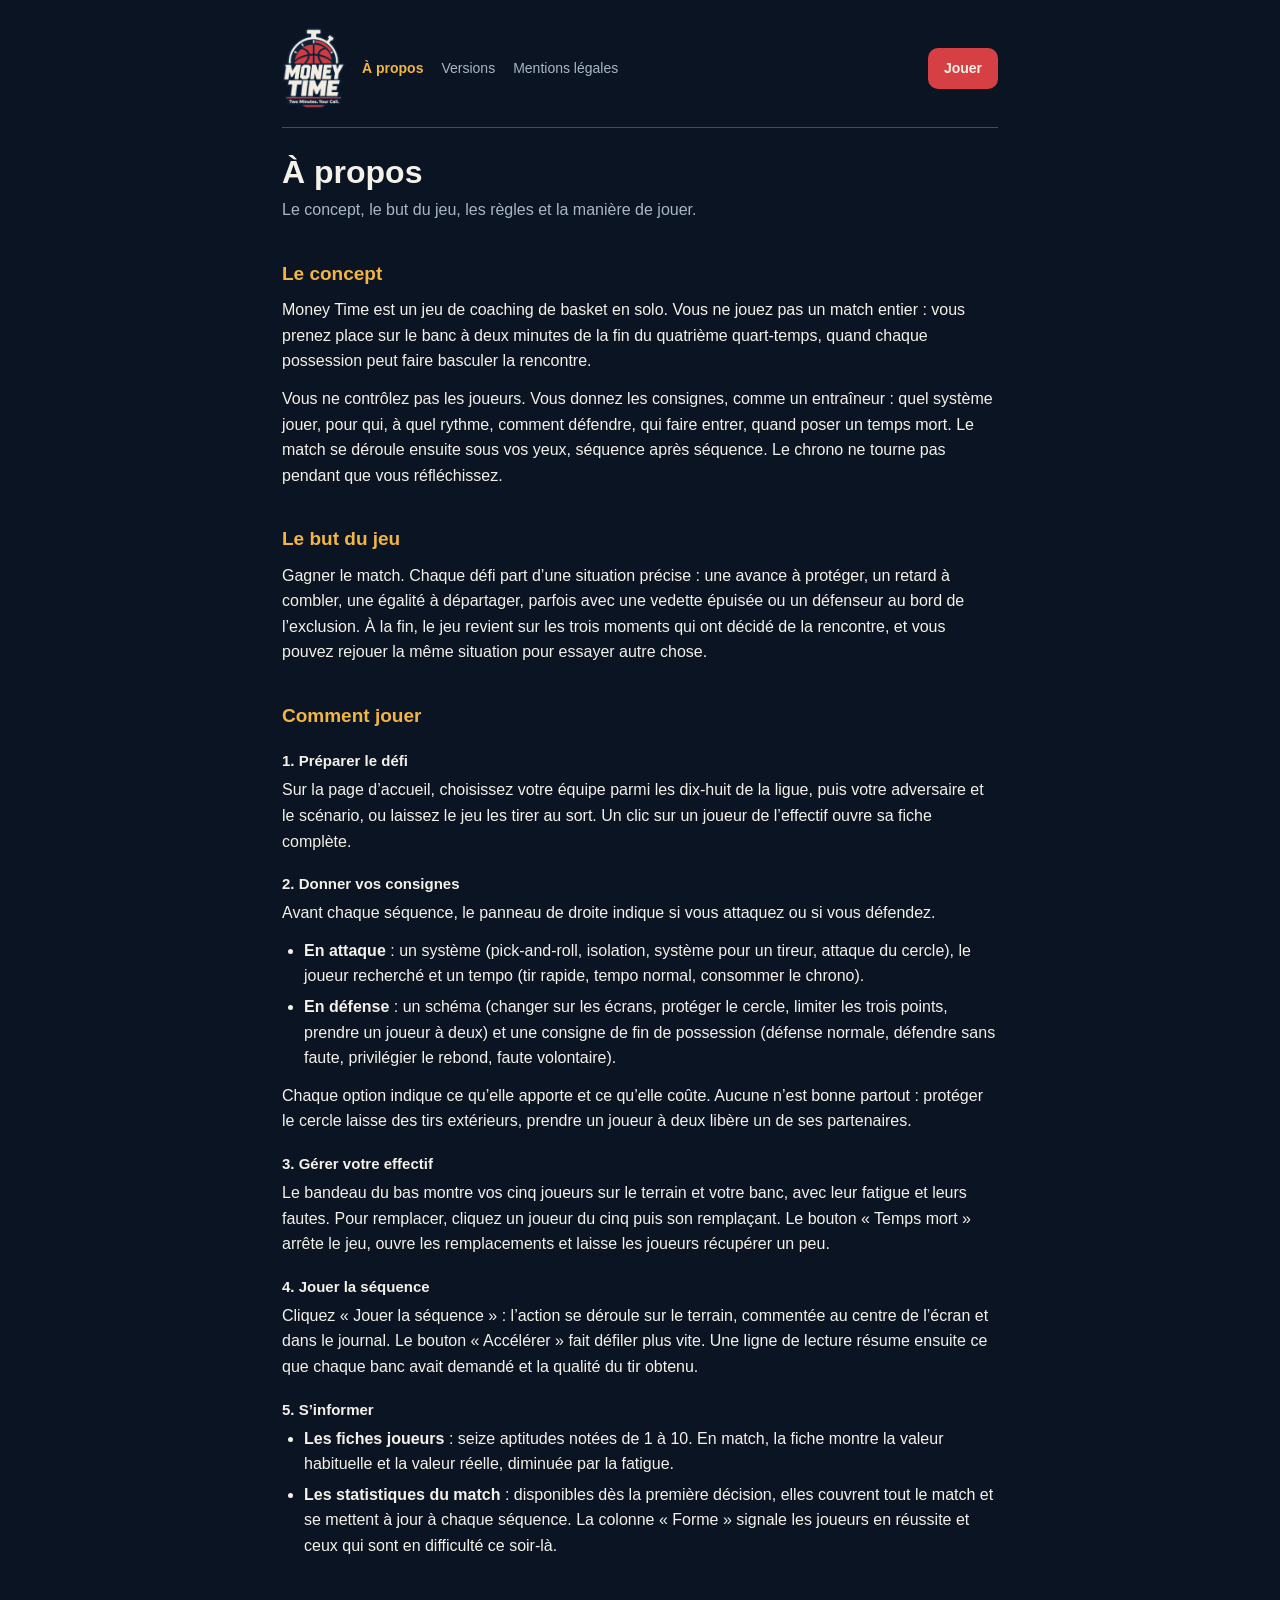
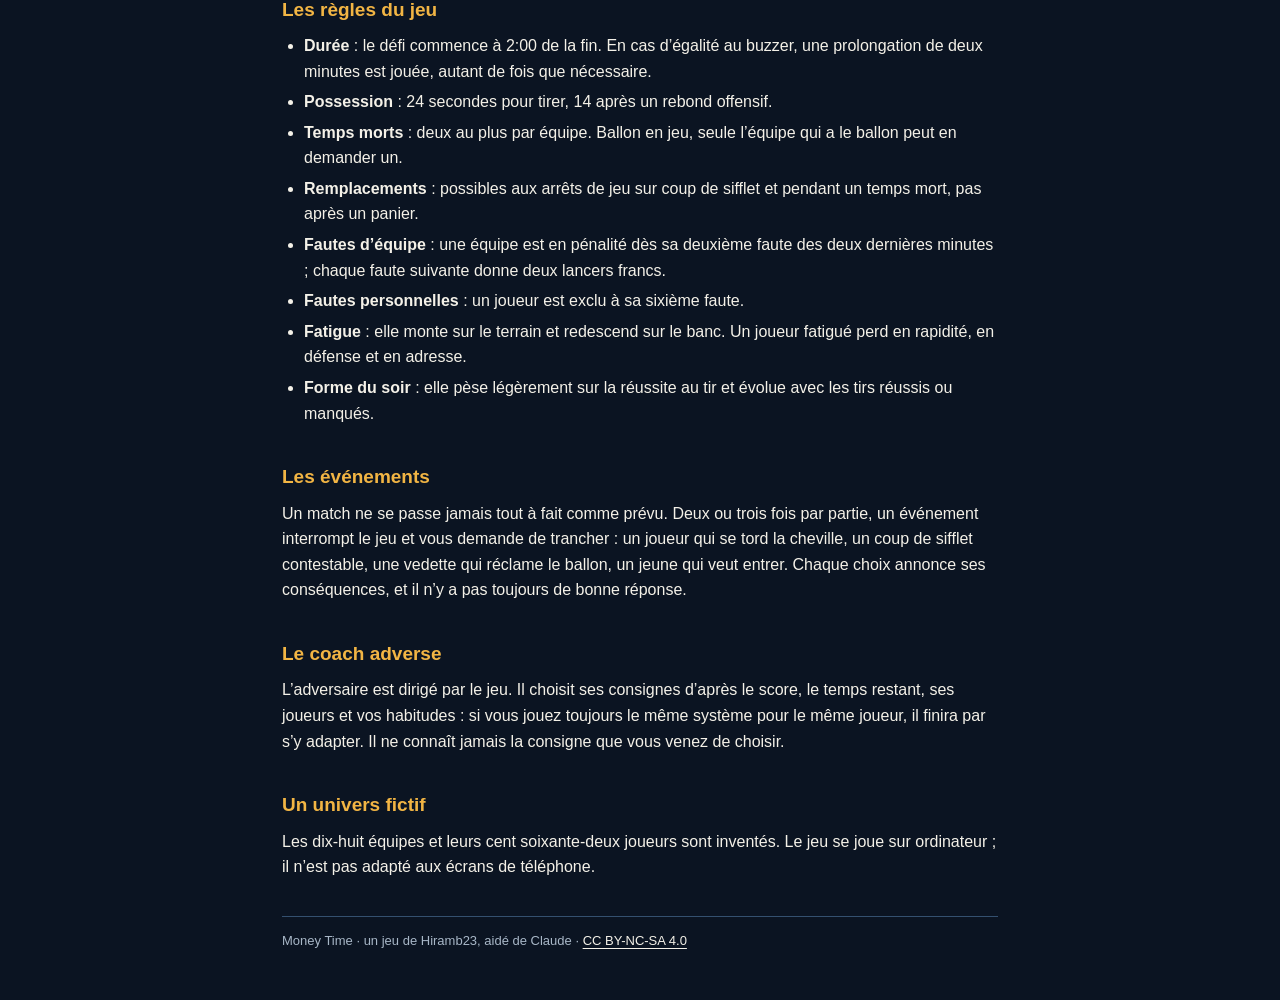
==== a-propos.html @ 82bf5d41 "Version 1.1 : pages À propos, Versions et Mentions légales Trois pages d'information liées depuis le" ====
<!doctype html>
<html lang="fr">
<head>
  <meta charset="utf-8">
  <meta name="viewport" content="width=device-width, initial-scale=1">
  <meta http-equiv="Content-Security-Policy" content="default-src 'none'; style-src 'self'; img-src 'self'; base-uri 'none'; form-action 'none'">
  <meta name="referrer" content="no-referrer">
  <title>À propos — Money Time</title>
  <link rel="icon" type="image/png" href="assets/favicon.png">
  <link rel="stylesheet" href="css/pages.css">
</head>
<body>
  <div class="page">
    <header class="top">
      <a href="index.html"><img src="assets/logo.png" alt="Money Time"></a>
      <nav aria-label="Pages d’information"><a href="a-propos.html" aria-current="page">À propos</a><a href="versions.html">Versions</a><a href="mentions-legales.html">Mentions légales</a></nav>
      <a class="back" href="index.html">Jouer</a>
    </header>
    <main>
      <h1>À propos</h1>
      <p class="lead">Le concept, le but du jeu, les règles et la manière de jouer.</p>
      <h2>Le concept</h2>
      <p>Money Time est un jeu de coaching de basket en solo. Vous ne jouez pas un match entier : vous prenez place sur le banc à deux minutes de la fin du quatrième quart-temps, quand chaque possession peut faire basculer la rencontre.</p>
      <p>Vous ne contrôlez pas les joueurs. Vous donnez les consignes, comme un entraîneur : quel système jouer, pour qui, à quel rythme, comment défendre, qui faire entrer, quand poser un temps mort. Le match se déroule ensuite sous vos yeux, séquence après séquence. Le chrono ne tourne pas pendant que vous réfléchissez.</p>

      <h2>Le but du jeu</h2>
      <p>Gagner le match. Chaque défi part d’une situation précise : une avance à protéger, un retard à combler, une égalité à départager, parfois avec une vedette épuisée ou un défenseur au bord de l’exclusion. À la fin, le jeu revient sur les trois moments qui ont décidé de la rencontre, et vous pouvez rejouer la même situation pour essayer autre chose.</p>

      <h2>Comment jouer</h2>
      <h3>1. Préparer le défi</h3>
      <p>Sur la page d’accueil, choisissez votre équipe parmi les dix-huit de la ligue, puis votre adversaire et le scénario, ou laissez le jeu les tirer au sort. Un clic sur un joueur de l’effectif ouvre sa fiche complète.</p>
      <h3>2. Donner vos consignes</h3>
      <p>Avant chaque séquence, le panneau de droite indique si vous attaquez ou si vous défendez.</p>
      <ul>
        <li><strong>En attaque</strong> : un système (pick-and-roll, isolation, système pour un tireur, attaque du cercle), le joueur recherché et un tempo (tir rapide, tempo normal, consommer le chrono).</li>
        <li><strong>En défense</strong> : un schéma (changer sur les écrans, protéger le cercle, limiter les trois points, prendre un joueur à deux) et une consigne de fin de possession (défense normale, défendre sans faute, privilégier le rebond, faute volontaire).</li>
      </ul>
      <p>Chaque option indique ce qu’elle apporte et ce qu’elle coûte. Aucune n’est bonne partout : protéger le cercle laisse des tirs extérieurs, prendre un joueur à deux libère un de ses partenaires.</p>
      <h3>3. Gérer votre effectif</h3>
      <p>Le bandeau du bas montre vos cinq joueurs sur le terrain et votre banc, avec leur fatigue et leurs fautes. Pour remplacer, cliquez un joueur du cinq puis son remplaçant. Le bouton « Temps mort » arrête le jeu, ouvre les remplacements et laisse les joueurs récupérer un peu.</p>
      <h3>4. Jouer la séquence</h3>
      <p>Cliquez « Jouer la séquence » : l’action se déroule sur le terrain, commentée au centre de l’écran et dans le journal. Le bouton « Accélérer » fait défiler plus vite. Une ligne de lecture résume ensuite ce que chaque banc avait demandé et la qualité du tir obtenu.</p>
      <h3>5. S’informer</h3>
      <ul>
        <li><strong>Les fiches joueurs</strong> : seize aptitudes notées de 1 à 10. En match, la fiche montre la valeur habituelle et la valeur réelle, diminuée par la fatigue.</li>
        <li><strong>Les statistiques du match</strong> : disponibles dès la première décision, elles couvrent tout le match et se mettent à jour à chaque séquence. La colonne « Forme » signale les joueurs en réussite et ceux qui sont en difficulté ce soir-là.</li>
      </ul>

      <h2>Les règles du jeu</h2>
      <ul>
        <li><strong>Durée</strong> : le défi commence à 2:00 de la fin. En cas d’égalité au buzzer, une prolongation de deux minutes est jouée, autant de fois que nécessaire.</li>
        <li><strong>Possession</strong> : 24 secondes pour tirer, 14 après un rebond offensif.</li>
        <li><strong>Temps morts</strong> : deux au plus par équipe. Ballon en jeu, seule l’équipe qui a le ballon peut en demander un.</li>
        <li><strong>Remplacements</strong> : possibles aux arrêts de jeu sur coup de sifflet et pendant un temps mort, pas après un panier.</li>
        <li><strong>Fautes d’équipe</strong> : une équipe est en pénalité dès sa deuxième faute des deux dernières minutes ; chaque faute suivante donne deux lancers francs.</li>
        <li><strong>Fautes personnelles</strong> : un joueur est exclu à sa sixième faute.</li>
        <li><strong>Fatigue</strong> : elle monte sur le terrain et redescend sur le banc. Un joueur fatigué perd en rapidité, en défense et en adresse.</li>
        <li><strong>Forme du soir</strong> : elle pèse légèrement sur la réussite au tir et évolue avec les tirs réussis ou manqués.</li>
      </ul>

      <h2>Les événements</h2>
      <p>Un match ne se passe jamais tout à fait comme prévu. Deux ou trois fois par partie, un événement interrompt le jeu et vous demande de trancher : un joueur qui se tord la cheville, un coup de sifflet contestable, une vedette qui réclame le ballon, un jeune qui veut entrer. Chaque choix annonce ses conséquences, et il n’y a pas toujours de bonne réponse.</p>

      <h2>Le coach adverse</h2>
      <p>L’adversaire est dirigé par le jeu. Il choisit ses consignes d’après le score, le temps restant, ses joueurs et vos habitudes : si vous jouez toujours le même système pour le même joueur, il finira par s’y adapter. Il ne connaît jamais la consigne que vous venez de choisir.</p>

      <h2>Un univers fictif</h2>
      <p>Les dix-huit équipes et leurs cent soixante-deux joueurs sont inventés. Le jeu se joue sur ordinateur ; il n’est pas adapté aux écrans de téléphone.</p>
    </main>
    <footer>Money Time · un jeu de Hiramb23, aidé de Claude · <a href="https://creativecommons.org/licenses/by-nc-sa/4.0/deed.fr" rel="license noopener">CC BY-NC-SA 4.0</a></footer>
  </div>
</body>
</html>
---- css/pages.css ----
/* Money Time — pages de texte : à propos, versions, mentions légales. */
:root {
  --navy: #142B49; --red: #D64045; --ivory: #F4F1E8; --bg: #0B1422; --slate: #203750;
  --mut: #A8B7C7; --acc: #F2B544; --line: #34506f;
  font-family: -apple-system, BlinkMacSystemFont, "Segoe UI", Roboto, "Helvetica Neue", Arial, sans-serif;
}
* { box-sizing: border-box; }
body { margin: 0; background: var(--bg); color: var(--ivory); font-size: 16px; line-height: 1.6; }
.page { width: min(760px, 100%); margin: 0 auto; padding: 28px 22px 48px; }
.top { display: flex; align-items: center; gap: 16px; padding-bottom: 18px; border-bottom: 1px solid var(--line); margin-bottom: 26px; }
.top img { width: 64px; height: auto; display: block; }
.top nav { display: flex; flex-wrap: wrap; gap: 6px 18px; font-size: 14px; }
.top .back { margin-left: auto; background: var(--red); color: var(--ivory); text-decoration: none; font-weight: 700; font-size: 14px; padding: 9px 16px; border-radius: 10px; white-space: nowrap; }
.top .back:hover { filter: brightness(1.08); color: var(--ivory); }
a { color: var(--ivory); text-underline-offset: 3px; }
a:hover { color: var(--acc); }
nav a { color: var(--mut); text-decoration: none; }
nav a[aria-current] { color: var(--acc); font-weight: 600; }
h1 { font-size: 32px; line-height: 1.15; margin: 0 0 6px; }
.lead { color: var(--mut); margin: 0 0 26px; }
h2 { font-size: 19px; margin: 32px 0 8px; padding-top: 4px; color: var(--acc); }
h3 { font-size: 15px; margin: 18px 0 4px; }
p { margin: 0 0 12px; }
ul, ol { margin: 0 0 12px; padding-left: 22px; }
li { margin-bottom: 5px; }
address { font-style: normal; margin: 0 0 12px; color: var(--mut); }
.box { background: var(--slate); border: 1px solid var(--line); border-radius: 12px; padding: 14px 18px; margin: 0 0 22px; }
.ver { border-left: 3px solid var(--line); padding: 2px 0 2px 16px; margin: 0 0 22px; }
.ver.cur { border-left-color: var(--acc); }
.ver h2 { margin: 0 0 2px; padding: 0; color: var(--ivory); }
.ver .date { color: var(--mut); font-size: 14px; margin: 0 0 8px; }
.tag { display: inline-block; font-size: 11px; font-weight: 700; letter-spacing: 0.06em; text-transform: uppercase; color: var(--bg); background: var(--acc); border-radius: 999px; padding: 2px 9px; margin-left: 8px; vertical-align: middle; }
footer { margin-top: 36px; padding-top: 14px; border-top: 1px solid var(--line); color: var(--mut); font-size: 13px; }
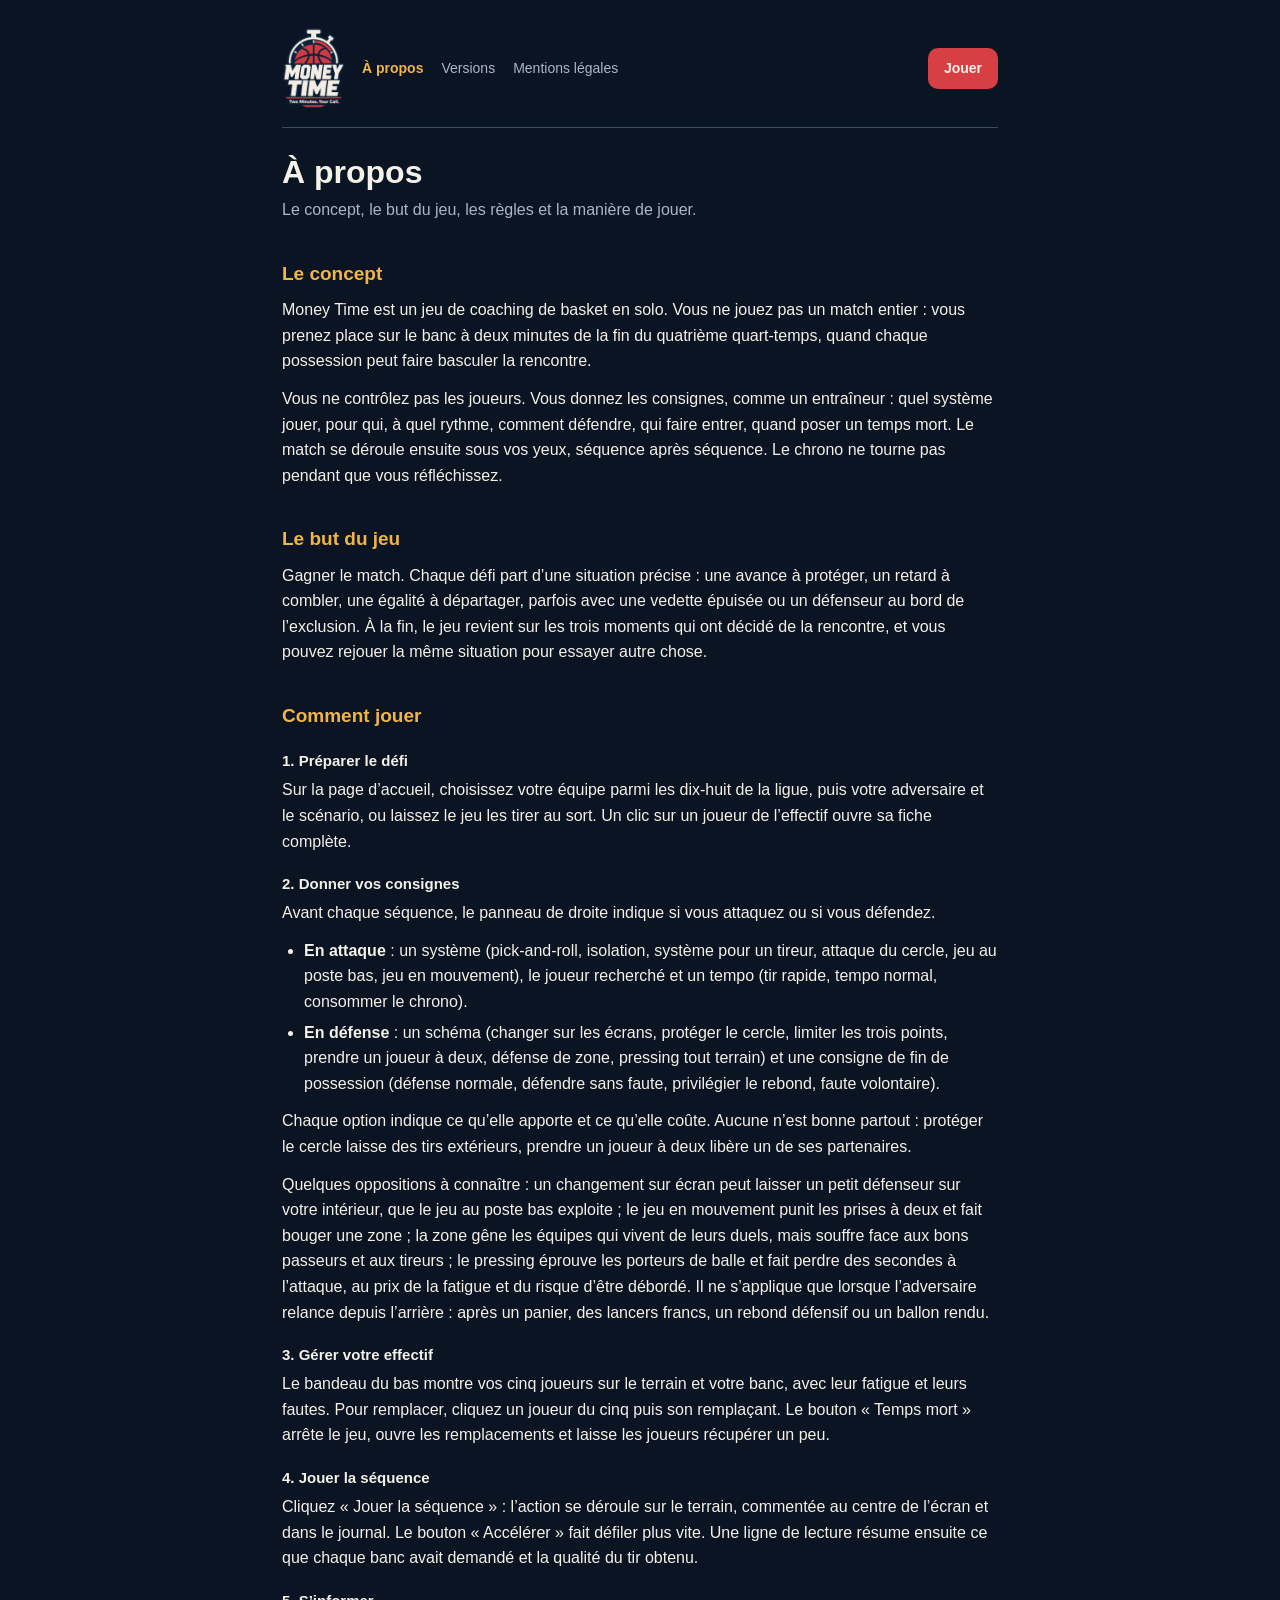
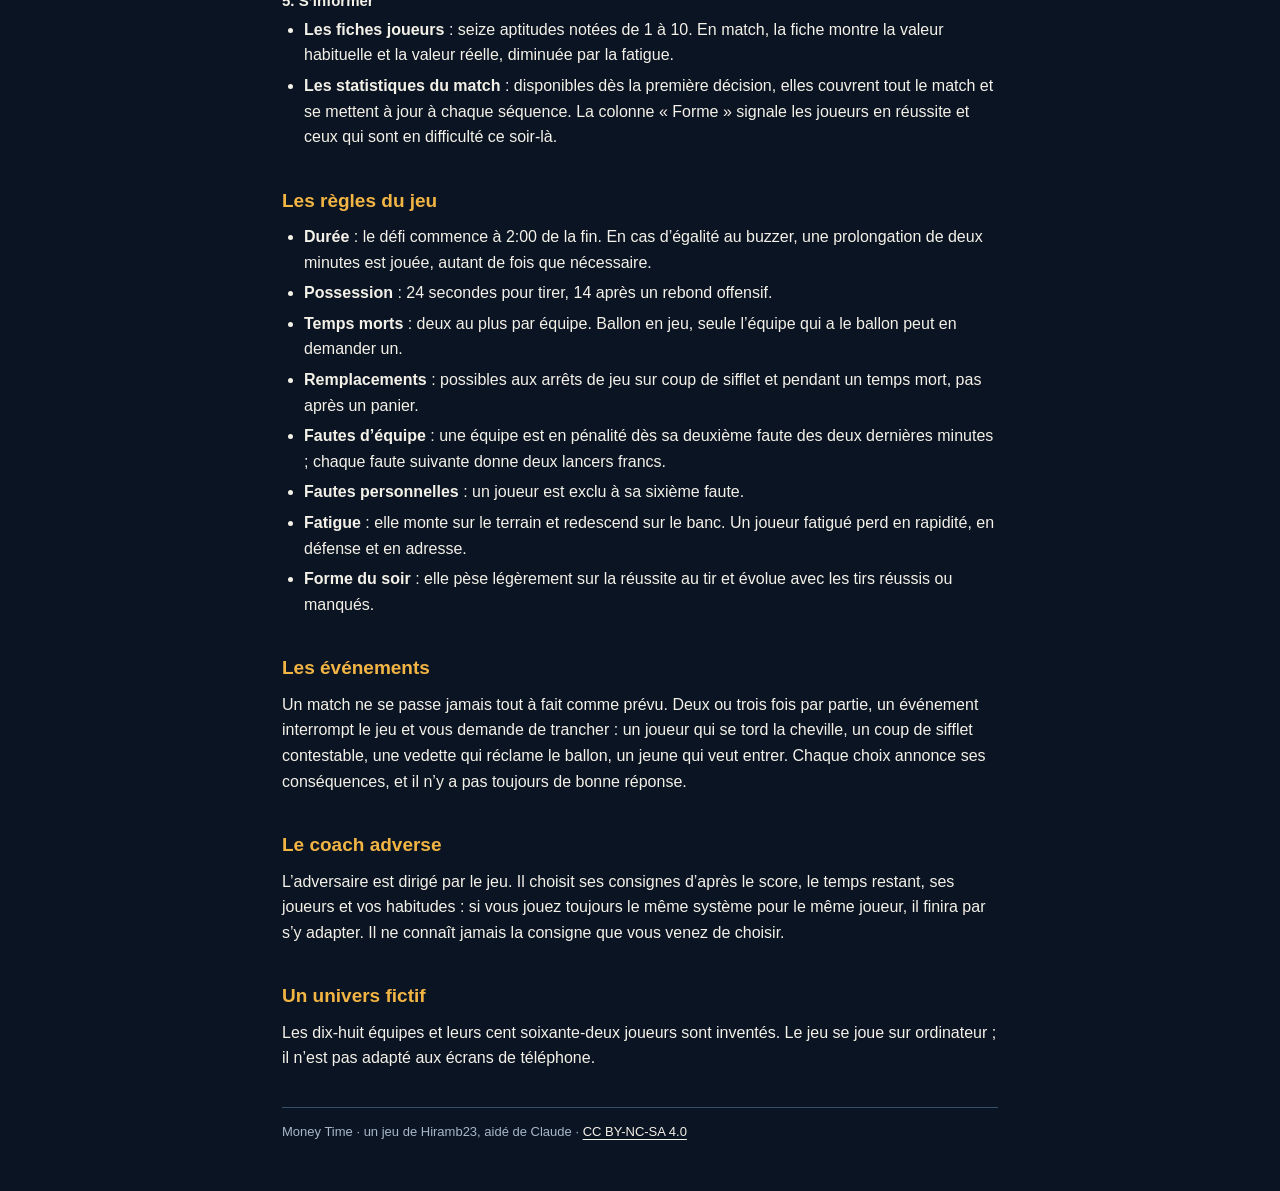
==== commit 3d155486: "Version 1.2 : poste bas, jeu en mouvement, zone, pressing Deux nouveaux systèmes d'attaque et deux n" ====
--- a/a-propos.html
+++ b/a-propos.html
@@ -32,10 +32,11 @@
       <h3>2. Donner vos consignes</h3>
       <p>Avant chaque séquence, le panneau de droite indique si vous attaquez ou si vous défendez.</p>
       <ul>
-        <li><strong>En attaque</strong> : un système (pick-and-roll, isolation, système pour un tireur, attaque du cercle), le joueur recherché et un tempo (tir rapide, tempo normal, consommer le chrono).</li>
-        <li><strong>En défense</strong> : un schéma (changer sur les écrans, protéger le cercle, limiter les trois points, prendre un joueur à deux) et une consigne de fin de possession (défense normale, défendre sans faute, privilégier le rebond, faute volontaire).</li>
+        <li><strong>En attaque</strong> : un système (pick-and-roll, isolation, système pour un tireur, attaque du cercle, jeu au poste bas, jeu en mouvement), le joueur recherché et un tempo (tir rapide, tempo normal, consommer le chrono).</li>
+        <li><strong>En défense</strong> : un schéma (changer sur les écrans, protéger le cercle, limiter les trois points, prendre un joueur à deux, défense de zone, pressing tout terrain) et une consigne de fin de possession (défense normale, défendre sans faute, privilégier le rebond, faute volontaire).</li>
       </ul>
       <p>Chaque option indique ce qu’elle apporte et ce qu’elle coûte. Aucune n’est bonne partout : protéger le cercle laisse des tirs extérieurs, prendre un joueur à deux libère un de ses partenaires.</p>
+      <p>Quelques oppositions à connaître : un changement sur écran peut laisser un petit défenseur sur votre intérieur, que le jeu au poste bas exploite ; le jeu en mouvement punit les prises à deux et fait bouger une zone ; la zone gêne les équipes qui vivent de leurs duels, mais souffre face aux bons passeurs et aux tireurs ; le pressing éprouve les porteurs de balle et fait perdre des secondes à l’attaque, au prix de la fatigue et du risque d’être débordé. Il ne s’applique que lorsque l’adversaire relance depuis l’arrière : après un panier, des lancers francs, un rebond défensif ou un ballon rendu.</p>
       <h3>3. Gérer votre effectif</h3>
       <p>Le bandeau du bas montre vos cinq joueurs sur le terrain et votre banc, avec leur fatigue et leurs fautes. Pour remplacer, cliquez un joueur du cinq puis son remplaçant. Le bouton « Temps mort » arrête le jeu, ouvre les remplacements et laisse les joueurs récupérer un peu.</p>
       <h3>4. Jouer la séquence</h3>
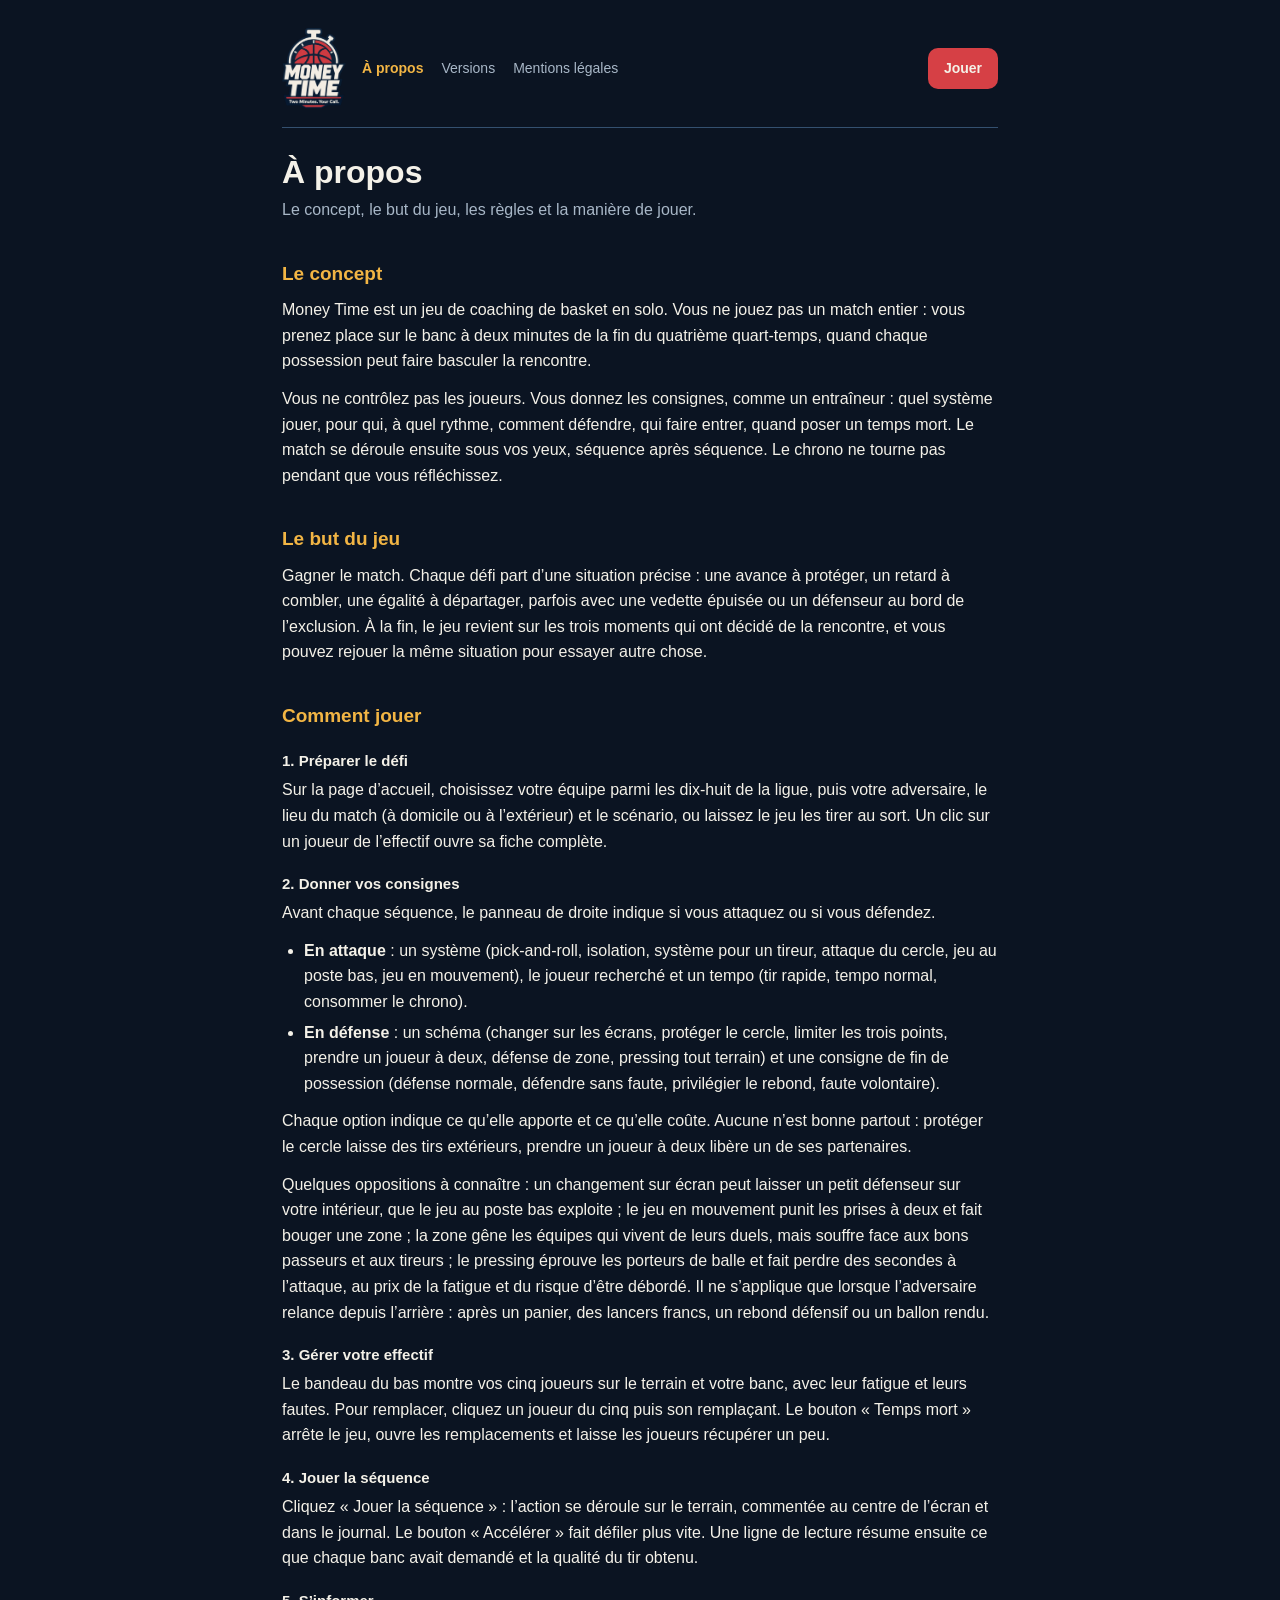
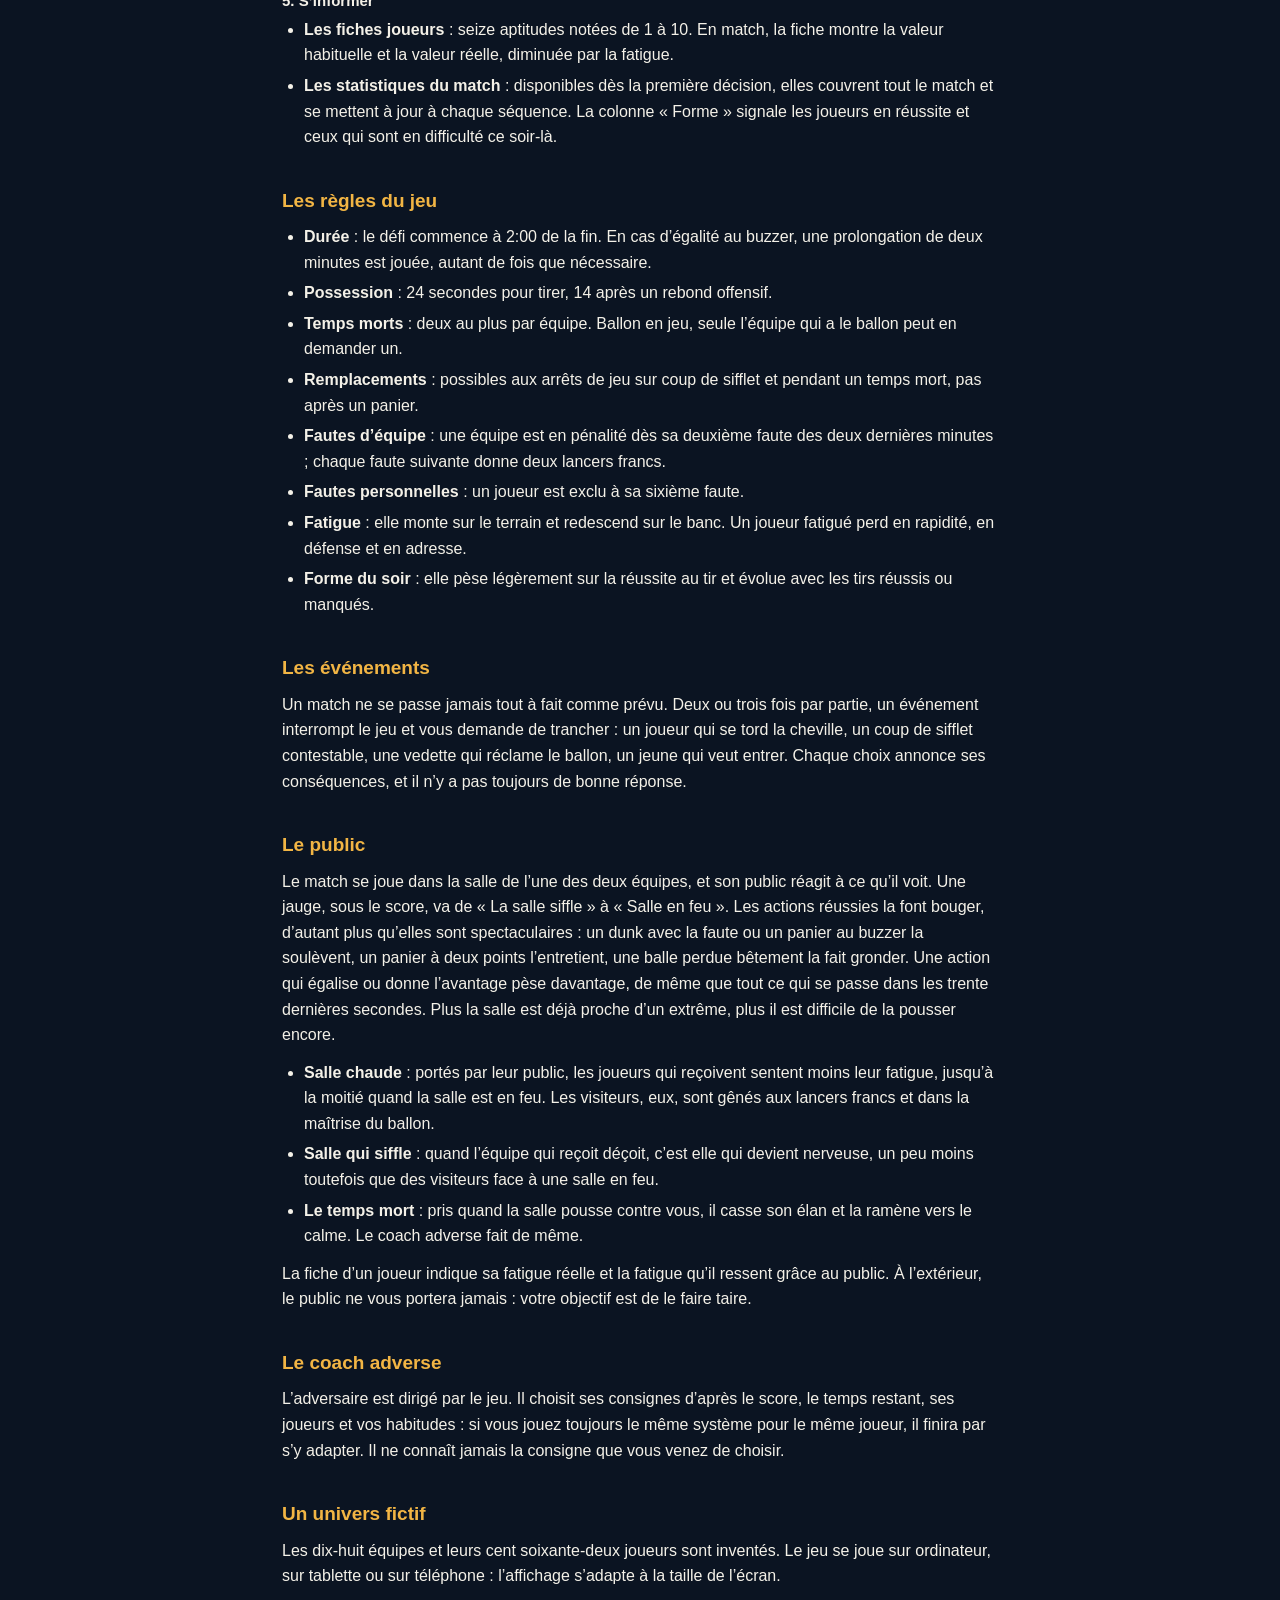
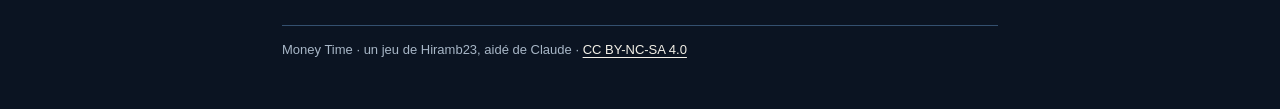
==== commit 7f813fa8: "Version 1.4 : le public entre en jeu Lieu du match choisi ou tiré au sort sur l'accueil, jauge d'amb" ====
--- a/a-propos.html
+++ b/a-propos.html
@@ -28,7 +28,7 @@
 
       <h2>Comment jouer</h2>
       <h3>1. Préparer le défi</h3>
-      <p>Sur la page d’accueil, choisissez votre équipe parmi les dix-huit de la ligue, puis votre adversaire et le scénario, ou laissez le jeu les tirer au sort. Un clic sur un joueur de l’effectif ouvre sa fiche complète.</p>
+      <p>Sur la page d’accueil, choisissez votre équipe parmi les dix-huit de la ligue, puis votre adversaire, le lieu du match (à domicile ou à l’extérieur) et le scénario, ou laissez le jeu les tirer au sort. Un clic sur un joueur de l’effectif ouvre sa fiche complète.</p>
       <h3>2. Donner vos consignes</h3>
       <p>Avant chaque séquence, le panneau de droite indique si vous attaquez ou si vous défendez.</p>
       <ul>
@@ -62,11 +62,20 @@
       <h2>Les événements</h2>
       <p>Un match ne se passe jamais tout à fait comme prévu. Deux ou trois fois par partie, un événement interrompt le jeu et vous demande de trancher : un joueur qui se tord la cheville, un coup de sifflet contestable, une vedette qui réclame le ballon, un jeune qui veut entrer. Chaque choix annonce ses conséquences, et il n’y a pas toujours de bonne réponse.</p>
 
+      <h2>Le public</h2>
+      <p>Le match se joue dans la salle de l’une des deux équipes, et son public réagit à ce qu’il voit. Une jauge, sous le score, va de « La salle siffle » à « Salle en feu ». Les actions réussies la font bouger, d’autant plus qu’elles sont spectaculaires : un dunk avec la faute ou un panier au buzzer la soulèvent, un panier à deux points l’entretient, une balle perdue bêtement la fait gronder. Une action qui égalise ou donne l’avantage pèse davantage, de même que tout ce qui se passe dans les trente dernières secondes. Plus la salle est déjà proche d’un extrême, plus il est difficile de la pousser encore.</p>
+      <ul>
+        <li><strong>Salle chaude</strong> : portés par leur public, les joueurs qui reçoivent sentent moins leur fatigue, jusqu’à la moitié quand la salle est en feu. Les visiteurs, eux, sont gênés aux lancers francs et dans la maîtrise du ballon.</li>
+        <li><strong>Salle qui siffle</strong> : quand l’équipe qui reçoit déçoit, c’est elle qui devient nerveuse, un peu moins toutefois que des visiteurs face à une salle en feu.</li>
+        <li><strong>Le temps mort</strong> : pris quand la salle pousse contre vous, il casse son élan et la ramène vers le calme. Le coach adverse fait de même.</li>
+      </ul>
+      <p>La fiche d’un joueur indique sa fatigue réelle et la fatigue qu’il ressent grâce au public. À l’extérieur, le public ne vous portera jamais : votre objectif est de le faire taire.</p>
+
       <h2>Le coach adverse</h2>
       <p>L’adversaire est dirigé par le jeu. Il choisit ses consignes d’après le score, le temps restant, ses joueurs et vos habitudes : si vous jouez toujours le même système pour le même joueur, il finira par s’y adapter. Il ne connaît jamais la consigne que vous venez de choisir.</p>
 
       <h2>Un univers fictif</h2>
-      <p>Les dix-huit équipes et leurs cent soixante-deux joueurs sont inventés. Le jeu se joue sur ordinateur ; il n’est pas adapté aux écrans de téléphone.</p>
+      <p>Les dix-huit équipes et leurs cent soixante-deux joueurs sont inventés. Le jeu se joue sur ordinateur, sur tablette ou sur téléphone : l’affichage s’adapte à la taille de l’écran.</p>
     </main>
     <footer>Money Time · un jeu de Hiramb23, aidé de Claude · <a href="https://creativecommons.org/licenses/by-nc-sa/4.0/deed.fr" rel="license noopener">CC BY-NC-SA 4.0</a></footer>
   </div>
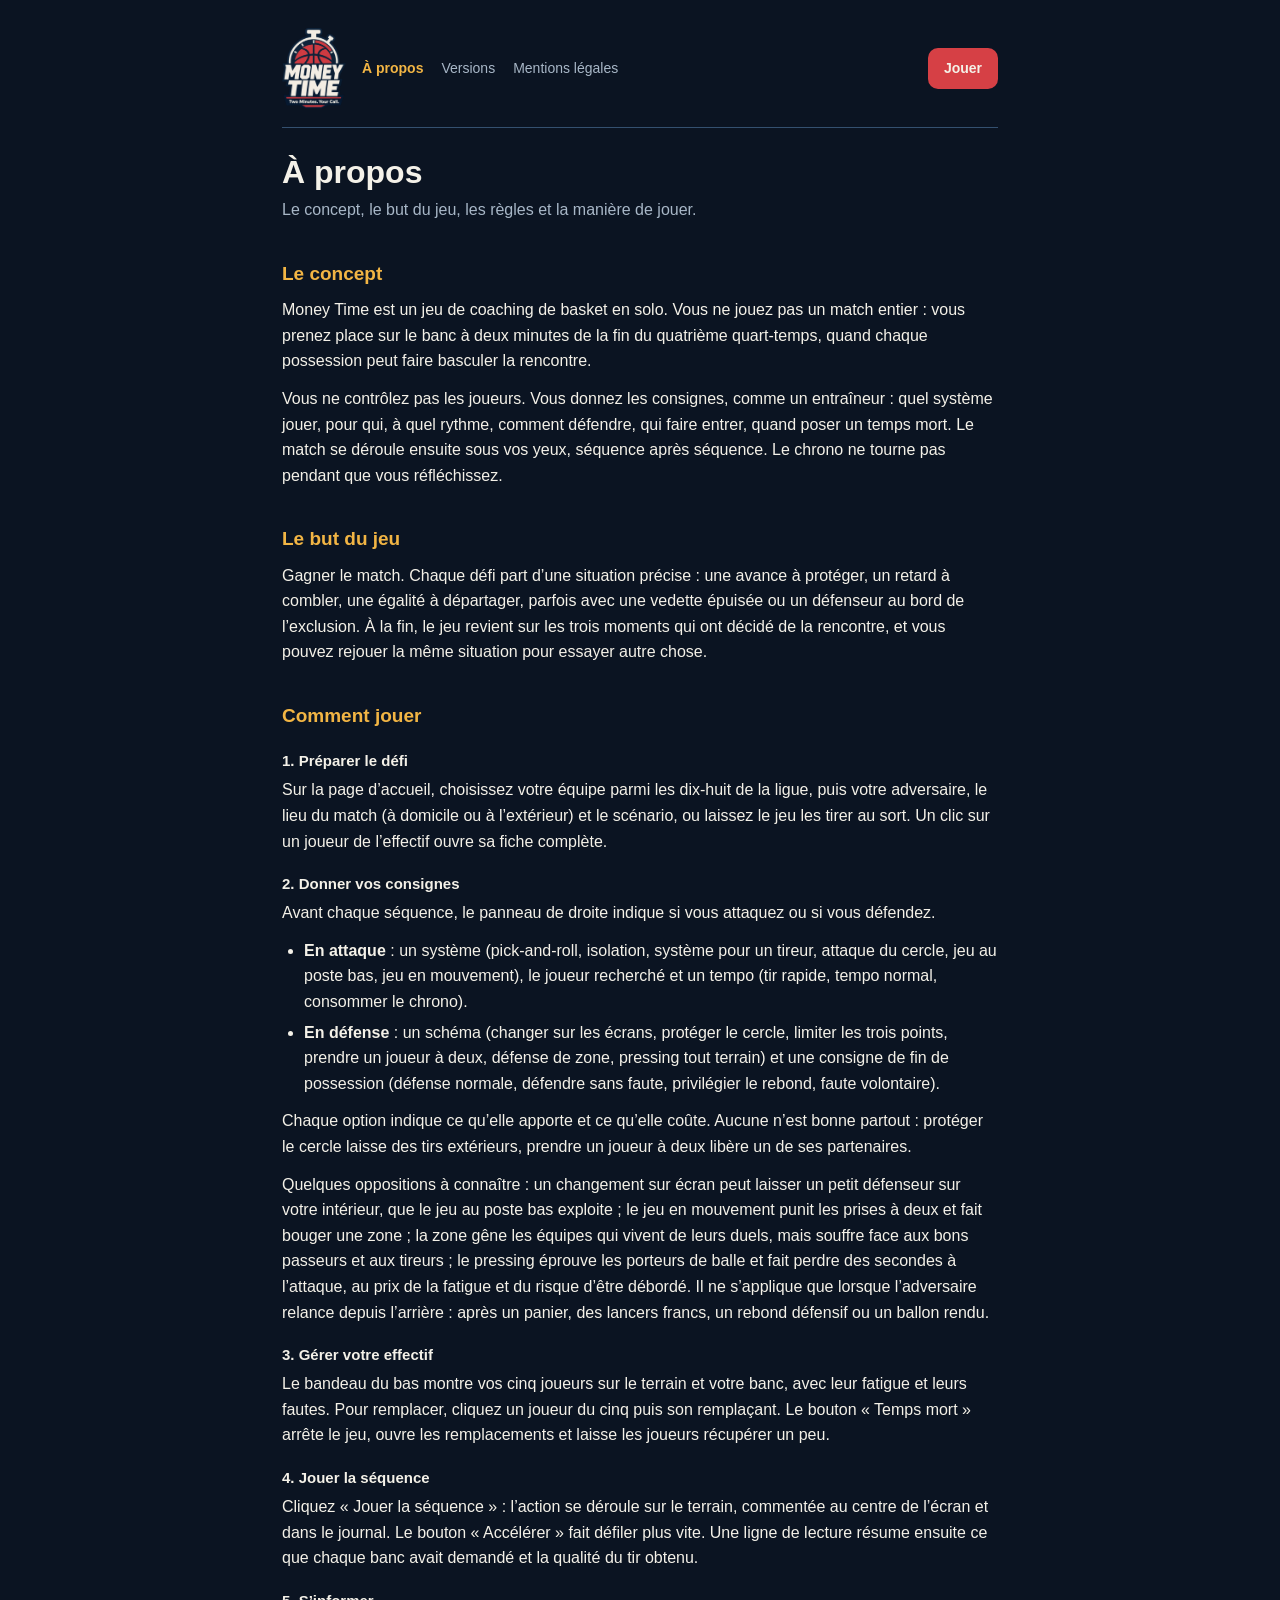
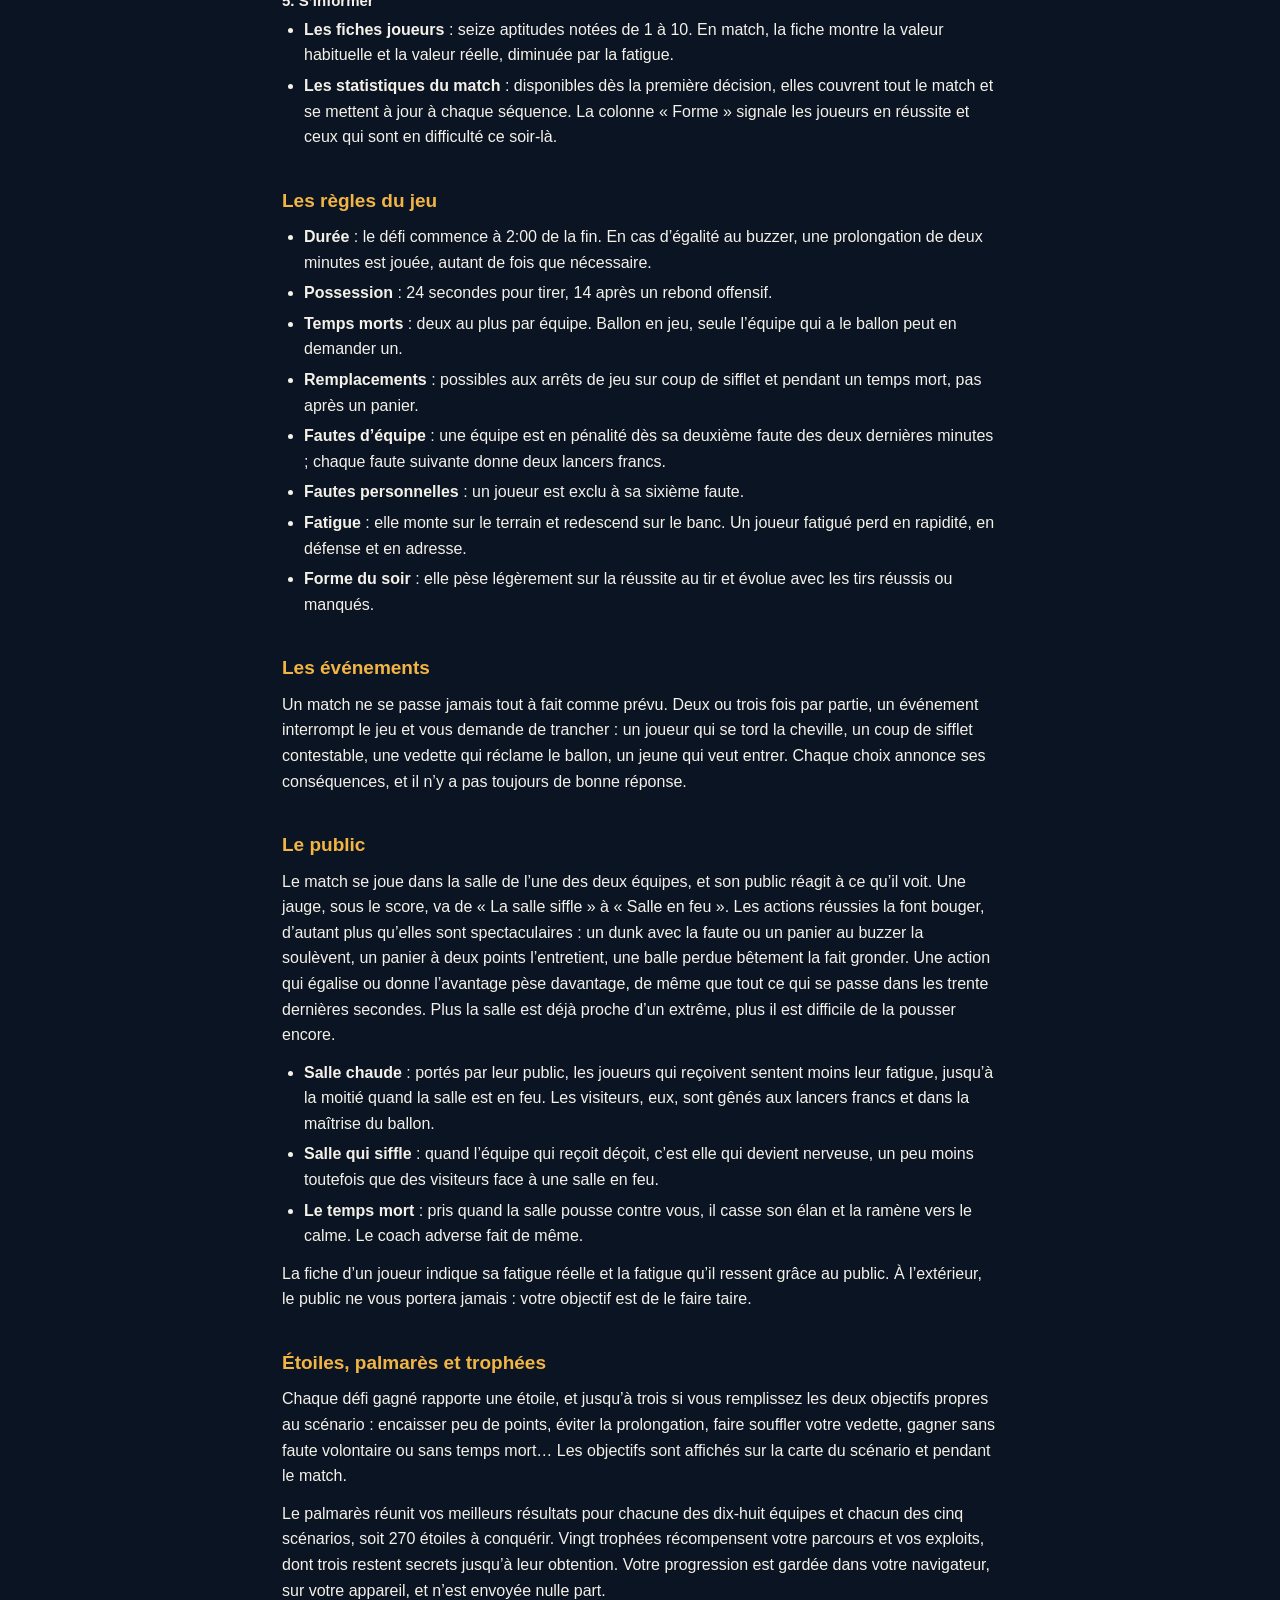
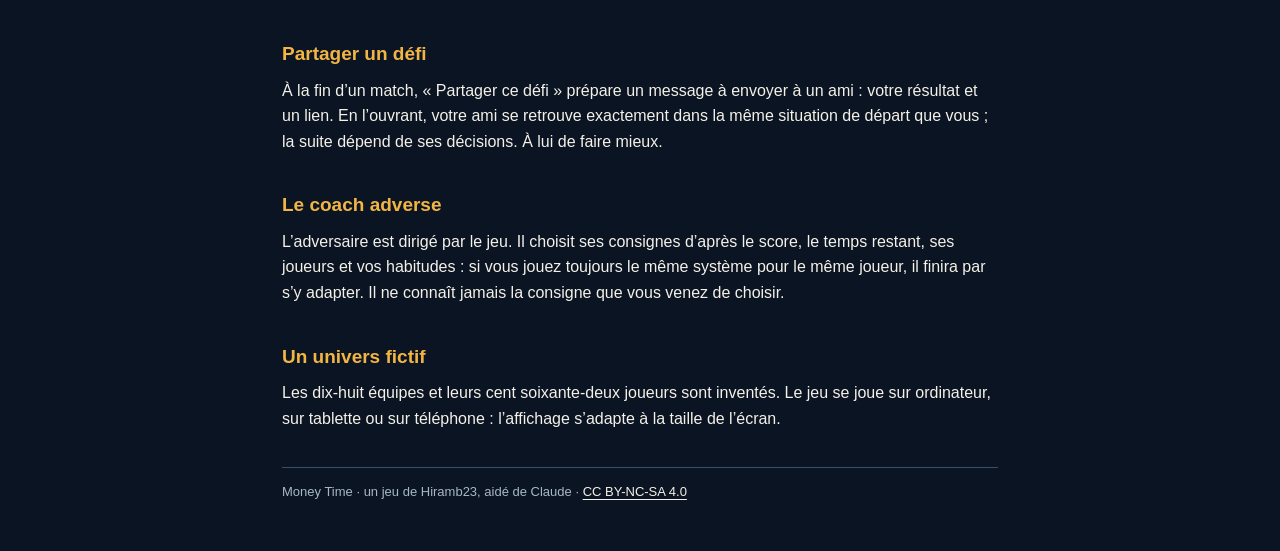
==== commit 1f79d778: "Version 1.8 : étoiles, palmarès, trophées et défis partagés Trois étoiles par défi avec des objectif" ====
--- a/a-propos.html
+++ b/a-propos.html
@@ -71,6 +71,13 @@
       </ul>
       <p>La fiche d’un joueur indique sa fatigue réelle et la fatigue qu’il ressent grâce au public. À l’extérieur, le public ne vous portera jamais : votre objectif est de le faire taire.</p>
 
+      <h2>Étoiles, palmarès et trophées</h2>
+      <p>Chaque défi gagné rapporte une étoile, et jusqu’à trois si vous remplissez les deux objectifs propres au scénario : encaisser peu de points, éviter la prolongation, faire souffler votre vedette, gagner sans faute volontaire ou sans temps mort… Les objectifs sont affichés sur la carte du scénario et pendant le match.</p>
+      <p>Le palmarès réunit vos meilleurs résultats pour chacune des dix-huit équipes et chacun des cinq scénarios, soit 270 étoiles à conquérir. Vingt trophées récompensent votre parcours et vos exploits, dont trois restent secrets jusqu’à leur obtention. Votre progression est gardée dans votre navigateur, sur votre appareil, et n’est envoyée nulle part.</p>
+
+      <h2>Partager un défi</h2>
+      <p>À la fin d’un match, « Partager ce défi » prépare un message à envoyer à un ami : votre résultat et un lien. En l’ouvrant, votre ami se retrouve exactement dans la même situation de départ que vous ; la suite dépend de ses décisions. À lui de faire mieux.</p>
+
       <h2>Le coach adverse</h2>
       <p>L’adversaire est dirigé par le jeu. Il choisit ses consignes d’après le score, le temps restant, ses joueurs et vos habitudes : si vous jouez toujours le même système pour le même joueur, il finira par s’y adapter. Il ne connaît jamais la consigne que vous venez de choisir.</p>
 
